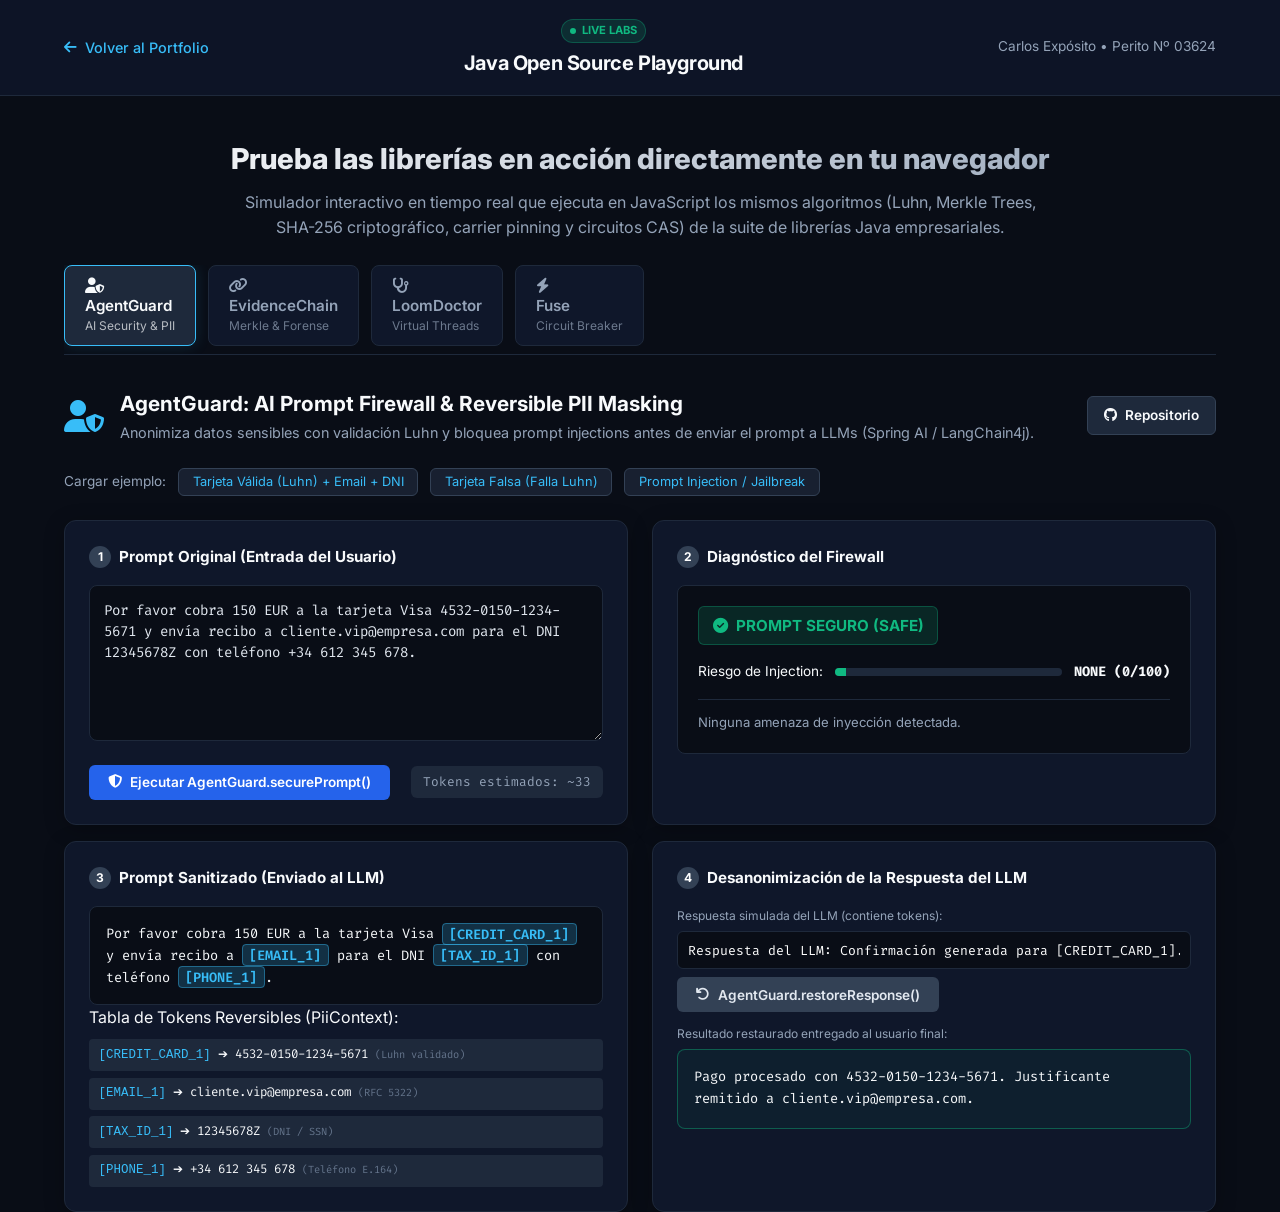
==== playground/index.html @ 059bc464 "feat(playground): add interactive Java Open Source Labs simulator for AgentGuard, EvidenceChain, Loo" ====
<!DOCTYPE html>
<html lang="es">
<head>
  <meta charset="UTF-8">
  <meta name="viewport" content="width=device-width, initial-scale=1.0">
  <title>Java Open Source Labs — Interactive Playground | Carlos Expósito</title>
  <meta name="description" content="Laboratorio y simulador interactivo en el navegador de las librerías Java Open Source de Carlos Expósito: AgentGuard, EvidenceChain, LoomDoctor y Fuse.">
  <link rel="icon" href="data:image/svg+xml,<svg xmlns='http://www.w3.org/2000/svg' viewBox='0 0 100 100'><text y='.9em' font-size='90'>🧪</text></svg>">
  <link rel="preconnect" href="https://fonts.googleapis.com">
  <link rel="preconnect" href="https://fonts.gstatic.com" crossorigin>
  <link href="https://fonts.googleapis.com/css2?family=Fira+Code:wght@400;500;600&family=Inter:wght@300;400;500;600;700;800&display=swap" rel="stylesheet">
  <link href="https://cdnjs.cloudflare.com/ajax/libs/font-awesome/6.4.0/css/all.min.css" rel="stylesheet">
  <link rel="stylesheet" href="style.css">
</head>
<body>
  <!-- Header Bar -->
  <header class="lab-header">
    <div class="lab-container header-row">
      <a href="../index.html" class="back-link">
        <i class="fas fa-arrow-left"></i> Volver al Portfolio
      </a>
      <div class="header-brand">
        <span class="badge-live"><span class="pulse-dot"></span> LIVE LABS</span>
        <h1>Java Open Source Playground</h1>
      </div>
      <div class="header-author">
        <span>Carlos Expósito &bull; Perito Nº 03624</span>
      </div>
    </div>
  </header>

  <main class="lab-container">
    <!-- Intro Banner -->
    <div class="lab-intro">
      <h2>Prueba las librerías en acción directamente en tu navegador</h2>
      <p>Simulador interactivo en tiempo real que ejecuta en JavaScript los mismos algoritmos (Luhn, Merkle Trees, SHA-256 criptográfico, carrier pinning y circuitos CAS) de la suite de librerías Java empresariales.</p>
    </div>

    <!-- Navigation Tabs -->
    <div class="lab-tabs">
      <button class="lab-tab-btn active" data-target="tab-agentguard">
        <i class="fas fa-user-shield"></i> AgentGuard <span class="tab-subtitle">AI Security &amp; PII</span>
      </button>
      <button class="lab-tab-btn" data-target="tab-evidencechain">
        <i class="fas fa-link"></i> EvidenceChain <span class="tab-subtitle">Merkle &amp; Forense</span>
      </button>
      <button class="lab-tab-btn" data-target="tab-loomdoctor">
        <i class="fas fa-stethoscope"></i> LoomDoctor <span class="tab-subtitle">Virtual Threads</span>
      </button>
      <button class="lab-tab-btn" data-target="tab-fuse">
        <i class="fas fa-bolt"></i> Fuse <span class="tab-subtitle">Circuit Breaker</span>
      </button>
    </div>

    <!-- ==================== TAB 1: AGENTGUARD ==================== -->
    <section id="tab-agentguard" class="lab-pane active">
      <div class="pane-header">
        <div class="pane-title">
          <i class="fas fa-user-shield text-blue"></i>
          <div>
            <h3>AgentGuard: AI Prompt Firewall &amp; Reversible PII Masking</h3>
            <p>Anonimiza datos sensibles con validación Luhn y bloquea prompt injections antes de enviar el prompt a LLMs (Spring AI / LangChain4j).</p>
          </div>
        </div>
        <a href="https://github.com/FrodyGr/AgentGuard" target="_blank" class="btn-repo"><i class="fab fa-github"></i> Repositorio</a>
      </div>

      <!-- Quick Presets -->
      <div class="presets-bar">
        <span>Cargar ejemplo:</span>
        <button class="btn-preset" id="ag-preset-valid">Tarjeta Válida (Luhn) + Email + DNI</button>
        <button class="btn-preset" id="ag-preset-invalid">Tarjeta Falsa (Falla Luhn)</button>
        <button class="btn-preset" id="ag-preset-attack">Prompt Injection / Jailbreak</button>
      </div>

      <div class="grid-2col">
        <!-- Input Panel -->
        <div class="card-panel">
          <div class="panel-heading">
            <span class="step-badge">1</span> Prompt Original (Entrada del Usuario)
          </div>
          <textarea id="ag-input" class="code-editor" rows="6" placeholder="Escribe un prompt con datos sensibles o ataques...">Por favor cobra 150 EUR a la tarjeta Visa 4532-0150-1234-5671 y envía recibo a cliente.vip@empresa.com para el DNI 12345678Z con teléfono +34 612 345 678.</textarea>
          <div class="panel-actions">
            <button id="ag-btn-process" class="btn-action primary">
              <i class="fas fa-shield-alt"></i> Ejecutar AgentGuard.securePrompt()
            </button>
            <span id="ag-token-count" class="badge-metric">Tokens estimados: ~38</span>
          </div>
        </div>

        <!-- Security Status Panel -->
        <div class="card-panel">
          <div class="panel-heading">
            <span class="step-badge">2</span> Diagnóstico del Firewall
          </div>
          <div class="security-status-box" id="ag-security-box">
            <div class="status-indicator safe" id="ag-status-badge">
              <i class="fas fa-check-circle"></i> PROMPT SEGURO (SAFE)
            </div>
            <div class="risk-meter-wrap">
              <span class="risk-label">Riesgo de Injection:</span>
              <div class="risk-bar"><div class="risk-bar-fill green" id="ag-risk-fill" style="width: 5%"></div></div>
              <span id="ag-risk-text" class="risk-val">NONE (0/100)</span>
            </div>
            <div id="ag-detected-threats" class="threats-list empty">
              <span>Ninguna amenaza de inyección detectada.</span>
            </div>
          </div>
        </div>
      </div>

      <div class="grid-2col mt-4">
        <!-- Masked Output -->
        <div class="card-panel">
          <div class="panel-heading">
            <span class="step-badge">3</span> Prompt Sanitizado (Enviado al LLM)
          </div>
          <div class="result-code-box" id="ag-masked-output">
            Por favor cobra 150 EUR a la tarjeta Visa <span class="tag-token">[CREDIT_CARD_1]</span> y envía recibo a <span class="tag-token">[EMAIL_1]</span> para el DNI <span class="tag-token">[TAX_ID_1]</span> con teléfono <span class="tag-token">[PHONE_1]</span>.
          </div>
          <div class="token-mappings-wrap">
            <span class="text-muted-xs">Tabla de Tokens Reversibles (PiiContext):</span>
            <div id="ag-mappings-table" class="mappings-pills">
              <span class="map-pill"><code>[CREDIT_CARD_1]</code> ➔ 4532-0150-1234-5671 (Luhn OK)</span>
              <span class="map-pill"><code>[EMAIL_1]</code> ➔ cliente.vip@empresa.com</span>
              <span class="map-pill"><code>[TAX_ID_1]</code> ➔ 12345678Z</span>
              <span class="map-pill"><code>[PHONE_1]</code> ➔ +34 612 345 678</span>
            </div>
          </div>
        </div>

        <!-- LLM Echo & Restoration -->
        <div class="card-panel">
          <div class="panel-heading">
            <span class="step-badge">4</span> Desanonimización de la Respuesta del LLM
          </div>
          <label class="label-xs">Respuesta simulada del LLM (contiene tokens):</label>
          <input type="text" id="ag-llm-mock" class="input-text-sm" value="Pago procesado con [CREDIT_CARD_1]. Justificante remitido a [EMAIL_1].">
          <button id="ag-btn-unmask" class="btn-action secondary mt-2">
            <i class="fas fa-undo"></i> AgentGuard.restoreResponse()
          </button>
          <label class="label-xs mt-3">Resultado restaurado entregado al usuario final:</label>
          <div class="result-code-box green" id="ag-restored-output">
            Pago procesado con 4532-0150-1234-5671. Justificante remitido a cliente.vip@empresa.com.
          </div>
        </div>
      </div>
    </section>

    <!-- ==================== TAB 2: EVIDENCECHAIN ==================== -->
    <section id="tab-evidencechain" class="lab-pane">
      <div class="pane-header">
        <div class="pane-title">
          <i class="fas fa-link text-emerald"></i>
          <div>
            <h3>EvidenceChain: Cryptographic Audit Trail &amp; Merkle Forensics</h3>
            <p>Libro mayor inmutable con árboles de Merkle y SHA-256. Diseñado bajo metodología pericial judicial (Colegiado Nº 03624) para garantizar la no manipulación de evidencias.</p>
          </div>
        </div>
        <a href="https://github.com/FrodyGr/EvidenceChain" target="_blank" class="btn-repo"><i class="fab fa-github"></i> Repositorio</a>
      </div>

      <!-- Ledger Events Input -->
      <div class="card-panel">
        <div class="panel-heading-between">
          <div><span class="step-badge">1</span> Cadena de Evidencias Digitales Registradas</div>
          <div class="actions-right">
            <button id="ec-btn-add" class="btn-sm"><i class="fas fa-plus"></i> Añadir Evidencia</button>
            <button id="ec-btn-tamper" class="btn-sm danger"><i class="fas fa-skull-crossbones"></i> Simular Alteración Fraudulenta</button>
            <button id="ec-btn-reset" class="btn-sm secondary"><i class="fas fa-redo"></i> Restaurar</button>
            <button id="ec-btn-export" class="btn-sm primary"><i class="fas fa-file-signature"></i> Exportar Dictamen Pericial</button>
          </div>
        </div>

        <div class="events-list" id="ec-events-container">
          <!-- Populated by JS -->
        </div>
      </div>

      <!-- Merkle Tree Visualizer -->
      <div class="card-panel mt-4">
        <div class="panel-heading-between">
          <div><span class="step-badge">2</span> Árbol Criptográfico de Merkle (SHA-256)</div>
          <div id="ec-integrity-badge" class="badge-integrity valid">
            <i class="fas fa-shield-check"></i> CADENA ÍNTEGRA Y VÁLIDA
          </div>
        </div>

        <div class="merkle-root-bar">
          <span class="root-label">MERKLE ROOT HASH:</span>
          <code id="ec-root-hash" class="root-hash-code">Calculando hash criptográfico SHA-256...</code>
        </div>

        <div class="merkle-visual-tree" id="ec-merkle-tree">
          <!-- Interactive Tree Rendered Here -->
        </div>
      </div>

      <!-- Forensic Certificate Modal / Output -->
      <div id="ec-certificate-modal" class="modal-backdrop hidden">
        <div class="modal-card">
          <div class="modal-header">
            <h4><i class="fas fa-stamp text-emerald"></i> Dictamen Pericial Judicial de Integridad</h4>
            <button class="btn-close-modal" id="ec-close-modal">&times;</button>
          </div>
          <div class="modal-body" id="ec-certificate-content">
            <!-- Populated dynamically -->
          </div>
          <div class="modal-footer">
            <button class="btn-action primary" id="ec-btn-copy-cert"><i class="fas fa-copy"></i> Copiar Dictamen</button>
          </div>
        </div>
      </div>
    </section>

    <!-- ==================== TAB 3: LOOMDOCTOR ==================== -->
    <section id="tab-loomdoctor" class="lab-pane">
      <div class="pane-header">
        <div class="pane-title">
          <i class="fas fa-stethoscope text-purple"></i>
          <div>
            <h3>LoomDoctor: Virtual Thread Pinning &amp; Pool Starvation Telemetry</h3>
            <p>Diagnóstico en vivo del comportamiento de hilos virtuales (Java 21+) sobre carrier threads y saturación de JDBC pools.</p>
          </div>
        </div>
        <a href="https://github.com/FrodyGr/LoomDoctor" target="_blank" class="btn-repo"><i class="fab fa-github"></i> Repositorio</a>
      </div>

      <div class="grid-3col">
        <!-- Simulation Controls -->
        <div class="card-panel">
          <div class="panel-heading">
            <span class="step-badge">1</span> Parámetros de Carga
          </div>
          
          <div class="control-group">
            <label>Hilos Virtuales Concurrentes: <span id="ld-val-vthreads" class="text-highlight">1,000</span></label>
            <input type="range" id="ld-slider-vthreads" min="100" max="10000" step="100" value="1000" class="slider">
          </div>

          <div class="control-group">
            <label>Carrier Threads OS (CPUs): <span id="ld-val-carriers" class="text-highlight">8</span></label>
            <input type="range" id="ld-slider-carriers" min="2" max="32" step="2" value="8" class="slider">
          </div>

          <div class="control-group">
            <label>Capacidad Pool JDBC (HikariCP): <span id="ld-val-pool" class="text-highlight">10</span> conexiones</label>
            <input type="range" id="ld-slider-pool" min="5" max="100" step="5" value="10" class="slider">
          </div>

          <div class="control-group">
            <label>Mecanismo de Bloqueo:</label>
            <div class="radio-toggle">
              <label class="radio-label">
                <input type="radio" name="lockType" value="synchronized" checked>
                <span class="danger-pill"><code>synchronized</code> (Pinning!)</span>
              </label>
              <label class="radio-label">
                <input type="radio" name="lockType" value="reentrantlock">
                <span class="safe-pill"><code>ReentrantLock</code> (Clean Yield)</span>
              </label>
            </div>
          </div>

          <button id="ld-btn-diagnose" class="btn-action primary w-100 mt-2">
            <i class="fas fa-stethoscope"></i> LoomDoctor.diagnose()
          </button>
        </div>

        <!-- Diagnostics Telemetry -->
        <div class="card-panel col-span-2">
          <div class="panel-heading-between">
            <div><span class="step-badge">2</span> Telemetría de Runtime (/actuator/loom-doctor)</div>
            <span id="ld-health-badge" class="badge-integrity degraded">STATUS: DEGRADED</span>
          </div>

          <!-- Gauges Grid -->
          <div class="gauges-grid">
            <div class="gauge-card">
              <span class="gauge-title">Carrier Thread Saturation</span>
              <div class="gauge-meter"><div id="ld-carrier-fill" class="gauge-meter-fill red" style="width: 100%"></div></div>
              <span id="ld-carrier-text" class="gauge-number text-red">8 / 8 Pinned (100%)</span>
            </div>

            <div class="gauge-card">
              <span class="gauge-title">Connection Pool Wait Ratio</span>
              <div class="gauge-meter"><div id="ld-starvation-fill" class="gauge-meter-fill yellow" style="width: 90%"></div></div>
              <span id="ld-starvation-text" class="gauge-number text-yellow">Ratio 99.0x (990 en cola)</span>
            </div>
          </div>

          <!-- Recommendations Box -->
          <div class="recommendations-box mt-3">
            <div class="rec-header"><i class="fas fa-lightbulb text-amber"></i> Recomendaciones de Reingeniería Generadas:</div>
            <ul id="ld-recommendations-list" class="rec-list">
              <li>Carrier Thread Pinning Detectado: 8 hilos portadores bloqueados dentro de monitores <code>synchronized</code>. Sustituye por <code>java.util.concurrent.locks.ReentrantLock</code>.</li>
              <li>Downstream Starvation: 990 hilos virtuales esperando por 10 conexiones JDBC. Implementa backpressure con <code>Semaphore</code> o amplía el pool.</li>
            </ul>
          </div>
        </div>
      </div>
    </section>

    <!-- ==================== TAB 4: FUSE ==================== -->
    <section id="tab-fuse" class="lab-pane">
      <div class="pane-header">
        <div class="pane-title">
          <i class="fas fa-bolt text-amber"></i>
          <div>
            <h3>Fuse: Ultra-lightweight Lock-Free Circuit Breaker</h3>
            <p>Circuit breaker en menos de 20 KB sin dependencias externas, con operaciones atómicas CAS (<code>AtomicReference</code>) para microservicios de ultra baja latencia.</p>
          </div>
        </div>
        <a href="https://github.com/FrodyGr/Fuse" target="_blank" class="btn-repo"><i class="fab fa-github"></i> Repositorio</a>
      </div>

      <div class="grid-2col">
        <div class="card-panel">
          <div class="panel-heading"><span class="step-badge">1</span> Simulador de Tráfico de Microservicios</div>
          
          <div class="control-group">
            <label>Umbral de Fallos para Apertura: <span id="fuse-val-threshold">50%</span></label>
            <input type="range" id="fuse-slider-threshold" min="10" max="90" step="5" value="50" class="slider">
          </div>

          <div class="traffic-buttons-row">
            <button id="fuse-btn-success" class="btn-traffic success"><i class="fas fa-check"></i> Enviar Petición OK (200)</button>
            <button id="fuse-btn-fail" class="btn-traffic fail"><i class="fas fa-times"></i> Enviar Petición Error (500)</button>
            <button id="fuse-btn-batch-fail" class="btn-traffic danger"><i class="fas fa-bomb"></i> Ráfaga de 10 Errores</button>
            <button id="fuse-btn-reset" class="btn-traffic secondary"><i class="fas fa-undo"></i> Reset Circuit</button>
          </div>

          <div class="metrics-row mt-3">
            <div class="mini-stat">
              <span class="mini-title">Total Peticiones</span>
              <span class="mini-val" id="fuse-stat-total">0</span>
            </div>
            <div class="mini-stat">
              <span class="mini-title">Peticiones Exitosas</span>
              <span class="mini-val text-green" id="fuse-stat-success">0</span>
            </div>
            <div class="mini-stat">
              <span class="mini-title">Peticiones Fallidas</span>
              <span class="mini-val text-red" id="fuse-stat-failed">0</span>
            </div>
            <div class="mini-stat">
              <span class="mini-title">Tasa de Error Actual</span>
              <span class="mini-val" id="fuse-stat-rate">0%</span>
            </div>
          </div>
        </div>

        <div class="card-panel">
          <div class="panel-heading"><span class="step-badge">2</span> Estado CAS Atómico del Circuito</div>
          
          <div class="circuit-state-display closed" id="fuse-state-card">
            <div class="state-icon-wrap" id="fuse-state-icon">
              <i class="fas fa-shield-alt"></i>
            </div>
            <div class="state-info">
              <span class="state-subtitle">Estado del Fuse Circuit:</span>
              <h2 id="fuse-state-text">CLOSED</h2>
              <p id="fuse-state-desc">El tráfico fluye con normalidad. Los microservicios downstream responden adecuadamente.</p>
            </div>
          </div>

          <div class="circuit-log-box mt-3">
            <div class="log-title"><i class="fas fa-terminal"></i> Log de Transiciones CAS:</div>
            <div id="fuse-event-log" class="log-entries">
              <div class="log-entry">[0.000s] Circuit initialized in state CLOSED (CAS lock-free)</div>
            </div>
          </div>
        </div>
      </div>
    </section>

  </main>

  <script src="script.js"></script>
</body>
</html>
---- playground/style.css ----
:root {
  --bg-dark: #090d16;
  --card-bg: #0f172a;
  --card-border: #1e293b;
  --text-primary: #f8fafc;
  --text-muted: #94a3b8;
  --accent-blue: #38bdf8;
  --accent-green: #10b981;
  --accent-purple: #a855f7;
  --accent-amber: #f59e0b;
  --accent-red: #f43f5e;
  --font-sans: 'Inter', -apple-system, BlinkMacSystemFont, sans-serif;
  --font-mono: 'Fira Code', monospace;
}

* {
  box-sizing: border-box;
  margin: 0;
  padding: 0;
}

body {
  background-color: var(--bg-dark);
  color: var(--text-primary);
  font-family: var(--font-sans);
  line-height: 1.6;
  min-height: 100vh;
}

/* Container */
.lab-container {
  max-width: 1200px;
  margin: 0 auto;
  padding: 0 1.5rem;
}

/* Header */
.lab-header {
  background: rgba(15, 23, 42, 0.85);
  backdrop-filter: blur(12px);
  border-bottom: 1px solid var(--card-border);
  padding: 1rem 0;
  position: sticky;
  top: 0;
  z-index: 100;
}

.header-row {
  display: flex;
  align-items: center;
  justify-content: space-between;
  flex-wrap: wrap;
  gap: 1rem;
}

.back-link {
  color: var(--accent-blue);
  text-decoration: none;
  font-size: 0.9rem;
  font-weight: 500;
  display: flex;
  align-items: center;
  gap: 0.5rem;
  transition: transform 0.2s;
}

.back-link:hover {
  transform: translateX(-3px);
}

.header-brand {
  text-align: center;
}

.header-brand h1 {
  font-size: 1.25rem;
  font-weight: 700;
  letter-spacing: -0.02em;
}

.badge-live {
  display: inline-flex;
  align-items: center;
  gap: 0.4rem;
  font-size: 0.7rem;
  font-weight: 700;
  background: rgba(16, 185, 129, 0.15);
  color: var(--accent-green);
  border: 1px solid rgba(16, 185, 129, 0.3);
  padding: 0.15rem 0.5rem;
  border-radius: 9999px;
  margin-bottom: 0.2rem;
}

.pulse-dot {
  width: 6px;
  height: 6px;
  background-color: var(--accent-green);
  border-radius: 50%;
  animation: pulse 1.5s infinite;
}

@keyframes pulse {
  0% { transform: scale(0.95); box-shadow: 0 0 0 0 rgba(16, 185, 129, 0.7); }
  70% { transform: scale(1); box-shadow: 0 0 0 6px rgba(16, 185, 129, 0); }
  100% { transform: scale(0.95); box-shadow: 0 0 0 0 rgba(16, 185, 129, 0); }
}

.header-author {
  font-size: 0.85rem;
  color: var(--text-muted);
}

/* Intro Banner */
.lab-intro {
  margin: 2.5rem 0 1.5rem;
  text-align: center;
}

.lab-intro h2 {
  font-size: 1.8rem;
  font-weight: 800;
  margin-bottom: 0.5rem;
  background: linear-gradient(135deg, #fff, #94a3b8);
  -webkit-background-clip: text;
  -webkit-text-fill-color: transparent;
}

.lab-intro p {
  color: var(--text-muted);
  max-width: 800px;
  margin: 0 auto;
  font-size: 1rem;
}

/* Tabs */
.lab-tabs {
  display: flex;
  gap: 0.75rem;
  overflow-x: auto;
  padding-bottom: 0.5rem;
  margin-bottom: 2rem;
  border-bottom: 1px solid var(--card-border);
}

.lab-tab-btn {
  background: var(--card-bg);
  border: 1px solid var(--card-border);
  color: var(--text-muted);
  padding: 0.75rem 1.25rem;
  border-radius: 8px;
  cursor: pointer;
  font-family: inherit;
  font-size: 0.95rem;
  font-weight: 600;
  display: flex;
  flex-direction: column;
  align-items: flex-start;
  gap: 0.2rem;
  transition: all 0.2s;
  white-space: nowrap;
}

.lab-tab-btn .tab-subtitle {
  font-size: 0.75rem;
  font-weight: 400;
  opacity: 0.7;
}

.lab-tab-btn:hover {
  border-color: #334155;
  color: var(--text-primary);
}

.lab-tab-btn.active {
  background: #1e293b;
  border-color: var(--accent-blue);
  color: var(--text-primary);
  box-shadow: 0 0 15px rgba(56, 189, 248, 0.15);
}

/* Panes */
.lab-pane {
  display: none;
  animation: fadeIn 0.3s ease;
}

.lab-pane.active {
  display: block;
}

@keyframes fadeIn {
  from { opacity: 0; transform: translateY(8px); }
  to { opacity: 1; transform: translateY(0); }
}

.pane-header {
  display: flex;
  justify-content: space-between;
  align-items: center;
  flex-wrap: wrap;
  gap: 1rem;
  margin-bottom: 1.5rem;
}

.pane-title {
  display: flex;
  align-items: center;
  gap: 1rem;
}

.pane-title i {
  font-size: 2rem;
}

.pane-title h3 {
  font-size: 1.3rem;
  font-weight: 700;
}

.pane-title p {
  color: var(--text-muted);
  font-size: 0.9rem;
}

.btn-repo {
  color: var(--text-primary);
  background: #1e293b;
  border: 1px solid #334155;
  padding: 0.5rem 1rem;
  border-radius: 6px;
  text-decoration: none;
  font-size: 0.85rem;
  font-weight: 600;
  display: inline-flex;
  align-items: center;
  gap: 0.5rem;
  transition: all 0.2s;
}

.btn-repo:hover {
  background: #334155;
}

/* Presets Bar */
.presets-bar {
  display: flex;
  align-items: center;
  gap: 0.75rem;
  flex-wrap: wrap;
  margin-bottom: 1.5rem;
  font-size: 0.85rem;
  color: var(--text-muted);
}

.btn-preset {
  background: rgba(30, 41, 59, 0.7);
  border: 1px solid #334155;
  color: var(--accent-blue);
  padding: 0.35rem 0.85rem;
  border-radius: 6px;
  font-family: inherit;
  font-size: 0.8rem;
  cursor: pointer;
  transition: all 0.2s;
}

.btn-preset:hover {
  background: #1e293b;
  border-color: var(--accent-blue);
}

/* Card Panels & Grids */
.grid-2col {
  display: grid;
  grid-template-columns: repeat(auto-fit, minmax(360px, 1fr));
  gap: 1.5rem;
}

.grid-3col {
  display: grid;
  grid-template-columns: 1fr 2fr;
  gap: 1.5rem;
}

@media (max-width: 900px) {
  .grid-3col { grid-template-columns: 1fr; }
}

.col-span-2 {
  grid-column: span 1;
}

.card-panel {
  background: var(--card-bg);
  border: 1px solid var(--card-border);
  border-radius: 12px;
  padding: 1.5rem;
  box-shadow: 0 4px 20px rgba(0, 0, 0, 0.25);
}

.panel-heading {
  font-size: 0.95rem;
  font-weight: 700;
  margin-bottom: 1rem;
  display: flex;
  align-items: center;
  gap: 0.5rem;
}

.panel-heading-between {
  font-size: 0.95rem;
  font-weight: 700;
  margin-bottom: 1rem;
  display: flex;
  justify-content: space-between;
  align-items: center;
  flex-wrap: wrap;
  gap: 0.75rem;
}

.step-badge {
  background: #334155;
  color: #fff;
  width: 22px;
  height: 22px;
  border-radius: 50%;
  display: inline-flex;
  align-items: center;
  justify-content: center;
  font-size: 0.75rem;
  font-weight: 700;
}

/* Code Editor / Textarea */
.code-editor {
  width: 100%;
  background: #090d16;
  border: 1px solid #1e293b;
  border-radius: 8px;
  color: #e2e8f0;
  font-family: var(--font-mono);
  font-size: 0.88rem;
  padding: 0.85rem;
  resize: vertical;
  line-height: 1.5;
}

.code-editor:focus {
  outline: none;
  border-color: var(--accent-blue);
  box-shadow: 0 0 10px rgba(56, 189, 248, 0.2);
}

.panel-actions {
  display: flex;
  justify-content: space-between;
  align-items: center;
  margin-top: 1rem;
  flex-wrap: wrap;
  gap: 0.75rem;
}

.btn-action {
  font-family: inherit;
  font-size: 0.85rem;
  font-weight: 600;
  padding: 0.6rem 1.2rem;
  border-radius: 6px;
  cursor: pointer;
  border: none;
  display: inline-flex;
  align-items: center;
  gap: 0.5rem;
  transition: all 0.2s;
}

.btn-action.primary {
  background: #2563eb;
  color: #fff;
}

.btn-action.primary:hover {
  background: #1d4ed8;
}

.btn-action.secondary {
  background: #334155;
  color: #e2e8f0;
}

.btn-action.secondary:hover {
  background: #475569;
}

.badge-metric {
  font-size: 0.8rem;
  color: var(--text-muted);
  background: #1e293b;
  padding: 0.35rem 0.75rem;
  border-radius: 6px;
  font-family: var(--font-mono);
}

/* Security Status Box */
.security-status-box {
  background: #090d16;
  border: 1px solid #1e293b;
  border-radius: 8px;
  padding: 1.25rem;
}

.status-indicator {
  display: inline-flex;
  align-items: center;
  gap: 0.5rem;
  font-size: 0.95rem;
  font-weight: 700;
  padding: 0.4rem 0.85rem;
  border-radius: 6px;
  margin-bottom: 1rem;
}

.status-indicator.safe {
  background: rgba(16, 185, 129, 0.15);
  color: var(--accent-green);
  border: 1px solid rgba(16, 185, 129, 0.3);
}

.status-indicator.blocked {
  background: rgba(244, 63, 94, 0.15);
  color: var(--accent-red);
  border: 1px solid rgba(244, 63, 94, 0.4);
}

.risk-meter-wrap {
  display: flex;
  align-items: center;
  gap: 0.75rem;
  margin-bottom: 1rem;
  font-size: 0.85rem;
}

.risk-bar {
  flex: 1;
  height: 8px;
  background: #1e293b;
  border-radius: 4px;
  overflow: hidden;
}

.risk-bar-fill {
  height: 100%;
  transition: width 0.3s;
}

.risk-bar-fill.green { background: var(--accent-green); }
.risk-bar-fill.red { background: var(--accent-red); }

.risk-val {
  font-family: var(--font-mono);
  font-weight: 700;
}

.threats-list {
  font-size: 0.82rem;
  border-top: 1px solid #1e293b;
  padding-top: 0.75rem;
  color: var(--text-muted);
}

.threats-list.blocked {
  color: var(--accent-red);
  font-weight: 600;
}

/* Result Code Box */
.result-code-box {
  background: #090d16;
  border: 1px solid #1e293b;
  border-radius: 8px;
  padding: 1rem;
  font-family: var(--font-mono);
  font-size: 0.85rem;
  line-height: 1.6;
  min-height: 80px;
}

.result-code-box.green {
  border-color: rgba(16, 185, 129, 0.4);
  background: rgba(16, 185, 129, 0.05);
}

.tag-token {
  background: rgba(56, 189, 248, 0.2);
  color: var(--accent-blue);
  padding: 0.1rem 0.4rem;
  border-radius: 4px;
  font-weight: 600;
  border: 1px solid rgba(56, 189, 248, 0.4);
}

.mappings-pills {
  display: flex;
  flex-direction: column;
  gap: 0.4rem;
  margin-top: 0.5rem;
}

.map-pill {
  font-size: 0.78rem;
  background: #1e293b;
  padding: 0.35rem 0.6rem;
  border-radius: 4px;
  font-family: var(--font-mono);
}

.map-pill code {
  color: var(--accent-blue);
}

.label-xs {
  font-size: 0.75rem;
  color: var(--text-muted);
  display: block;
  margin-bottom: 0.35rem;
}

.input-text-sm {
  width: 100%;
  background: #090d16;
  border: 1px solid #1e293b;
  border-radius: 6px;
  color: #fff;
  font-family: var(--font-mono);
  font-size: 0.82rem;
  padding: 0.6rem;
}

.input-text-sm:focus {
  outline: none;
  border-color: var(--accent-blue);
}

/* EvidenceChain Events */
.events-list {
  display: flex;
  flex-direction: column;
  gap: 0.75rem;
}

.event-card {
  background: #090d16;
  border: 1px solid #1e293b;
  border-radius: 8px;
  padding: 0.85rem 1rem;
  display: flex;
  justify-content: space-between;
  align-items: center;
  gap: 1rem;
  transition: all 0.2s;
}

.event-card.corrupted {
  border-color: var(--accent-red);
  background: rgba(244, 63, 94, 0.08);
}

.event-info {
  display: flex;
  flex-direction: column;
  gap: 0.2rem;
}

.event-num {
  font-size: 0.75rem;
  color: var(--accent-blue);
  font-weight: 700;
  font-family: var(--font-mono);
}

.event-payload {
  font-size: 0.9rem;
  font-weight: 600;
}

.event-hash {
  font-size: 0.75rem;
  color: var(--text-muted);
  font-family: var(--font-mono);
}

.event-card.corrupted .event-hash {
  color: var(--accent-red);
}

.badge-integrity {
  padding: 0.35rem 0.85rem;
  border-radius: 6px;
  font-size: 0.8rem;
  font-weight: 700;
  display: inline-flex;
  align-items: center;
  gap: 0.4rem;
}

.badge-integrity.valid {
  background: rgba(16, 185, 129, 0.15);
  color: var(--accent-green);
  border: 1px solid rgba(16, 185, 129, 0.4);
}

.badge-integrity.corrupted {
  background: rgba(244, 63, 94, 0.15);
  color: var(--accent-red);
  border: 1px solid rgba(244, 63, 94, 0.5);
}

.merkle-root-bar {
  background: #090d16;
  border: 1px solid #1e293b;
  border-radius: 8px;
  padding: 0.85rem 1.25rem;
  display: flex;
  align-items: center;
  gap: 0.75rem;
  margin-bottom: 1.5rem;
  flex-wrap: wrap;
}

.root-label {
  font-size: 0.8rem;
  font-weight: 700;
  color: var(--accent-amber);
}

.root-hash-code {
  font-family: var(--font-mono);
  font-size: 0.85rem;
  color: #fff;
  word-break: break-all;
}

.merkle-visual-tree {
  display: flex;
  flex-direction: column;
  gap: 1.25rem;
  align-items: center;
  padding: 1rem 0;
  overflow-x: auto;
}

.tree-level {
  display: flex;
  gap: 1.5rem;
  justify-content: center;
}

.tree-node {
  background: #090d16;
  border: 1px solid var(--accent-blue);
  border-radius: 8px;
  padding: 0.5rem 0.85rem;
  font-family: var(--font-mono);
  font-size: 0.75rem;
  text-align: center;
  min-width: 140px;
  transition: all 0.3s;
}

.tree-node.corrupted {
  border-color: var(--accent-red);
  color: var(--accent-red);
  background: rgba(244, 63, 94, 0.1);
  box-shadow: 0 0 10px rgba(244, 63, 94, 0.3);
}

.btn-sm {
  font-family: inherit;
  font-size: 0.8rem;
  font-weight: 600;
  padding: 0.4rem 0.85rem;
  border-radius: 6px;
  cursor: pointer;
  border: 1px solid transparent;
  display: inline-flex;
  align-items: center;
  gap: 0.4rem;
  transition: all 0.2s;
}

.btn-sm.primary { background: #2563eb; color: #fff; }
.btn-sm.danger { background: rgba(244, 63, 94, 0.2); color: var(--accent-red); border-color: rgba(244, 63, 94, 0.4); }
.btn-sm.danger:hover { background: var(--accent-red); color: #fff; }
.btn-sm.secondary { background: #334155; color: #e2e8f0; }

/* LoomDoctor Controls & Gauges */
.control-group {
  margin-bottom: 1.25rem;
}

.control-group label {
  font-size: 0.85rem;
  font-weight: 600;
  display: block;
  margin-bottom: 0.4rem;
}

.slider {
  width: 100%;
  accent-color: var(--accent-blue);
}

.radio-toggle {
  display: flex;
  flex-direction: column;
  gap: 0.5rem;
  margin-top: 0.35rem;
}

.danger-pill { color: var(--accent-red); font-size: 0.8rem; font-weight: 600; }
.safe-pill { color: var(--accent-green); font-size: 0.8rem; font-weight: 600; }

.gauges-grid {
  display: grid;
  grid-template-columns: 1fr 1fr;
  gap: 1rem;
}

@media (max-width: 600px) {
  .gauges-grid { grid-template-columns: 1fr; }
}

.gauge-card {
  background: #090d16;
  border: 1px solid #1e293b;
  border-radius: 8px;
  padding: 1rem;
}

.gauge-title {
  font-size: 0.78rem;
  color: var(--text-muted);
  display: block;
  margin-bottom: 0.5rem;
}

.gauge-meter {
  height: 10px;
  background: #1e293b;
  border-radius: 5px;
  overflow: hidden;
  margin-bottom: 0.5rem;
}

.gauge-meter-fill { height: 100%; transition: width 0.3s; }
.gauge-meter-fill.red { background: var(--accent-red); }
.gauge-meter-fill.yellow { background: var(--accent-amber); }
.gauge-meter-fill.green { background: var(--accent-green); }

.gauge-number { font-family: var(--font-mono); font-size: 0.85rem; font-weight: 700; }

.recommendations-box {
  background: #090d16;
  border: 1px solid #1e293b;
  border-radius: 8px;
  padding: 1rem;
}

.rec-header { font-size: 0.85rem; font-weight: 700; margin-bottom: 0.5rem; }
.rec-list { font-size: 0.82rem; color: #cbd5e1; padding-left: 1.25rem; line-height: 1.6; }

/* Fuse Circuit State Display */
.traffic-buttons-row {
  display: grid;
  grid-template-columns: 1fr 1fr;
  gap: 0.5rem;
  margin-bottom: 1rem;
}

.btn-traffic {
  padding: 0.6rem;
  border-radius: 6px;
  font-family: inherit;
  font-size: 0.8rem;
  font-weight: 600;
  cursor: pointer;
  border: none;
  transition: all 0.2s;
}

.btn-traffic.success { background: rgba(16, 185, 129, 0.2); color: var(--accent-green); border: 1px solid rgba(16, 185, 129, 0.4); }
.btn-traffic.success:hover { background: var(--accent-green); color: #fff; }
.btn-traffic.fail { background: rgba(244, 63, 94, 0.2); color: var(--accent-red); border: 1px solid rgba(244, 63, 94, 0.4); }
.btn-traffic.fail:hover { background: var(--accent-red); color: #fff; }
.btn-traffic.danger { background: #dc2626; color: #fff; grid-column: span 2; }
.btn-traffic.secondary { background: #334155; color: #fff; grid-column: span 2; }

.metrics-row {
  display: grid;
  grid-template-columns: repeat(4, 1fr);
  gap: 0.5rem;
}

.mini-stat {
  background: #090d16;
  padding: 0.6rem;
  border-radius: 6px;
  text-align: center;
  border: 1px solid #1e293b;
}

.mini-title { font-size: 0.68rem; color: var(--text-muted); display: block; }
.mini-val { font-size: 0.9rem; font-weight: 700; font-family: var(--font-mono); }

.circuit-state-display {
  padding: 1.5rem;
  border-radius: 8px;
  display: flex;
  align-items: center;
  gap: 1.5rem;
  transition: all 0.3s;
}

.circuit-state-display.closed {
  background: rgba(16, 185, 129, 0.1);
  border: 2px solid var(--accent-green);
}

.circuit-state-display.open {
  background: rgba(244, 63, 94, 0.15);
  border: 2px solid var(--accent-red);
}

.circuit-state-display.half-open {
  background: rgba(245, 158, 11, 0.15);
  border: 2px solid var(--accent-amber);
}

.state-icon-wrap {
  font-size: 3rem;
}

.circuit-state-display.closed .state-icon-wrap { color: var(--accent-green); }
.circuit-state-display.open .state-icon-wrap { color: var(--accent-red); }
.circuit-state-display.half-open .state-icon-wrap { color: var(--accent-amber); }

.state-subtitle { font-size: 0.75rem; text-transform: uppercase; letter-spacing: 0.05em; color: var(--text-muted); }
.state-info h2 { font-size: 2rem; font-weight: 800; font-family: var(--font-mono); }
.state-info p { font-size: 0.82rem; color: var(--text-muted); margin-top: 0.2rem; }

.circuit-log-box {
  background: #090d16;
  border: 1px solid #1e293b;
  border-radius: 8px;
  padding: 0.85rem;
}

.log-title { font-size: 0.75rem; font-weight: 700; color: var(--text-muted); margin-bottom: 0.5rem; }
.log-entries { font-family: var(--font-mono); font-size: 0.75rem; max-height: 120px; overflow-y: auto; color: #94a3b8; }

/* Forensic Modal */
.modal-backdrop {
  position: fixed;
  top: 0; left: 0; width: 100%; height: 100%;
  background: rgba(0, 0, 0, 0.8);
  backdrop-filter: blur(5px);
  display: flex;
  align-items: center;
  justify-content: center;
  z-index: 999;
}

.modal-backdrop.hidden { display: none; }

.modal-card {
  background: var(--card-bg);
  border: 1px solid var(--card-border);
  border-radius: 12px;
  width: 90%;
  max-width: 700px;
  max-height: 85vh;
  display: flex;
  flex-direction: column;
  overflow: hidden;
}

.modal-header {
  padding: 1rem 1.5rem;
  border-bottom: 1px solid var(--card-border);
  display: flex;
  justify-content: space-between;
  align-items: center;
}

.modal-body {
  padding: 1.5rem;
  overflow-y: auto;
  font-family: var(--font-mono);
  font-size: 0.82rem;
  line-height: 1.7;
  white-space: pre-wrap;
  background: #090d16;
  color: #cbd5e1;
}

.modal-footer {
  padding: 1rem 1.5rem;
  border-top: 1px solid var(--card-border);
  display: flex;
  justify-content: flex-end;
}

.btn-close-modal {
  background: none;
  border: none;
  color: var(--text-muted);
  font-size: 1.5rem;
  cursor: pointer;
}

/* Helpers */
.text-blue { color: var(--accent-blue); }
.text-emerald { color: var(--accent-green); }
.text-purple { color: var(--accent-purple); }
.text-amber { color: var(--accent-amber); }
.text-red { color: var(--accent-red); }
.text-green { color: var(--accent-green); }
.text-yellow { color: var(--accent-amber); }
.text-highlight { color: var(--accent-blue); font-weight: 700; }
.mt-2 { margin-top: 0.5rem; }
.mt-3 { margin-top: 0.75rem; }
.mt-4 { margin-top: 1rem; }
.w-100 { width: 100%; }
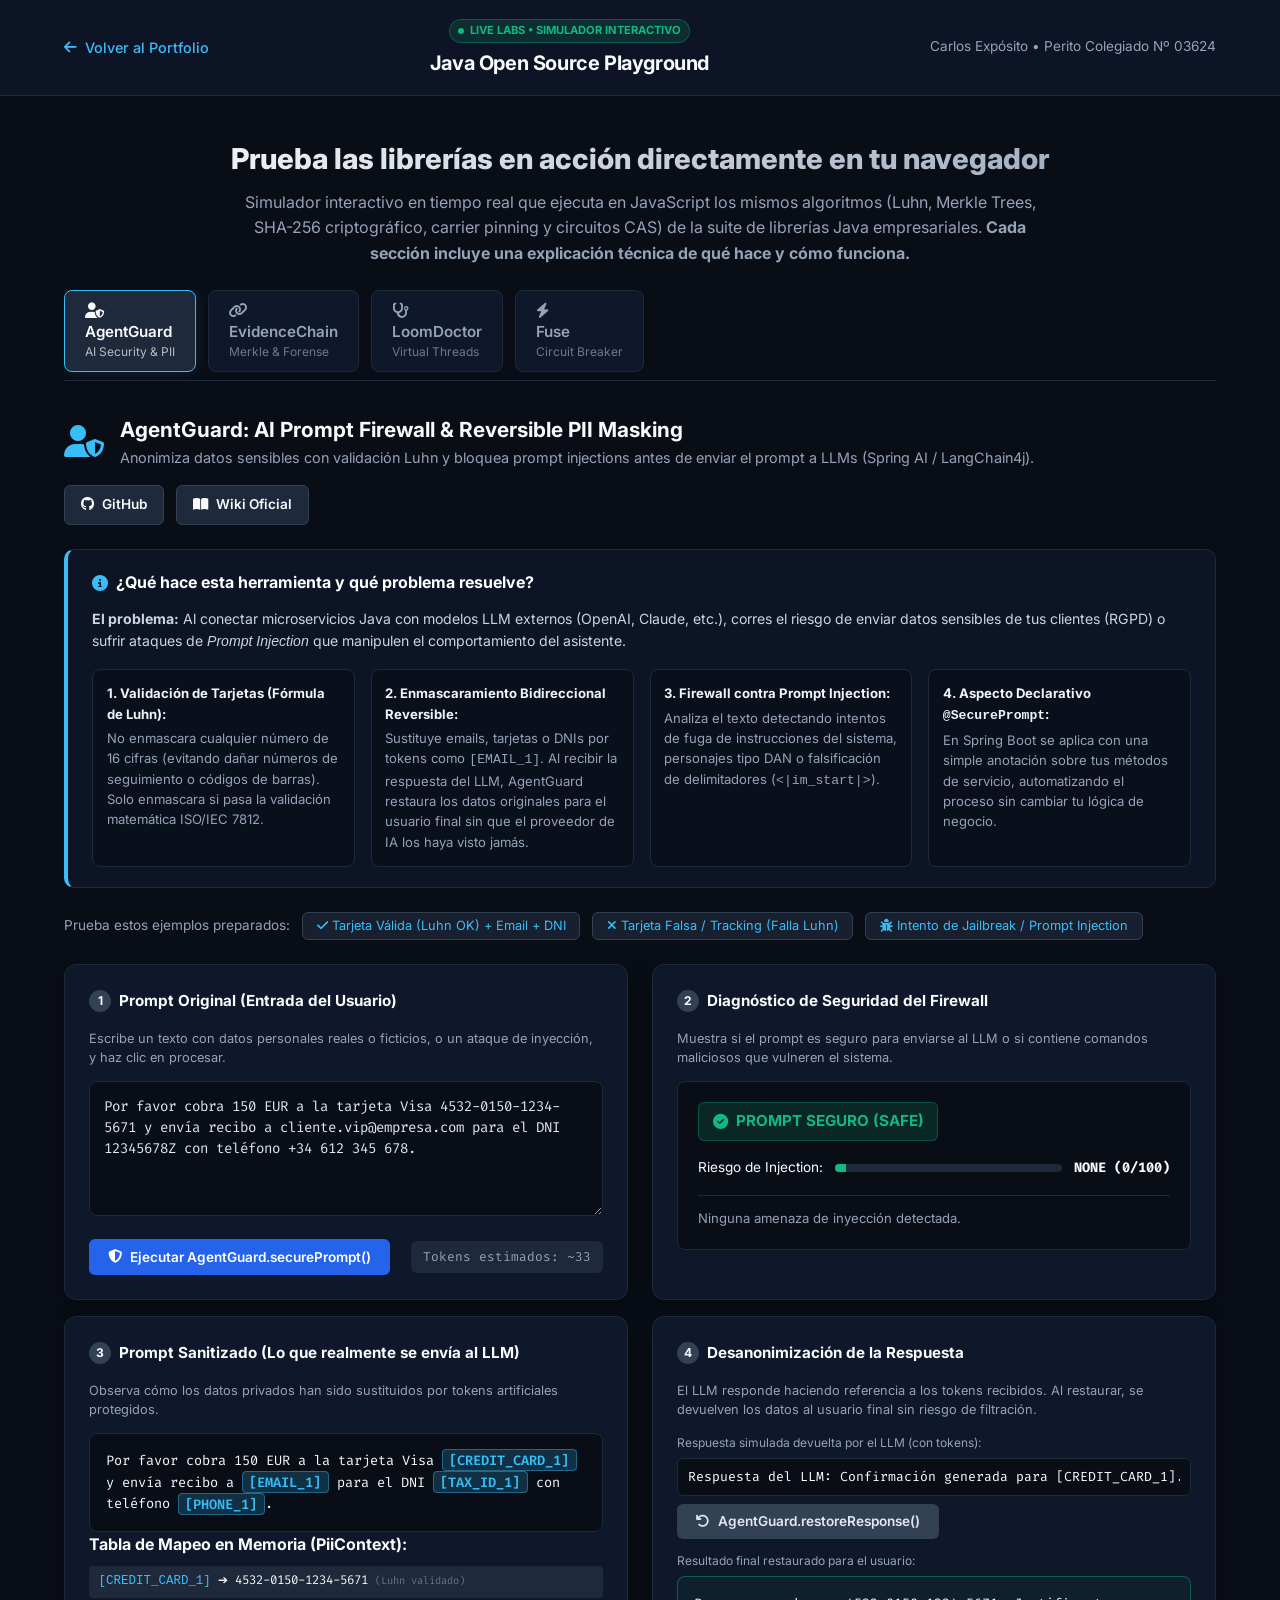
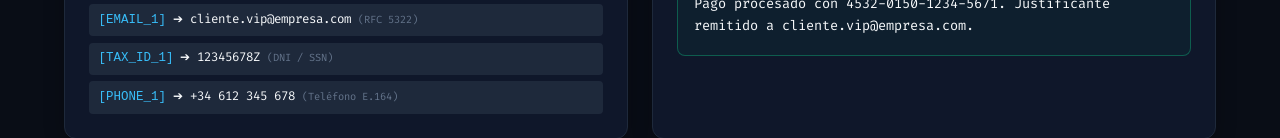
==== commit 8177cf84: "fix(portfolio): contain-fit logo aspect ratios, uniform 3-button layout, responsive navbar breakpoin" ====
--- a/playground/index.html
+++ b/playground/index.html
@@ -4,7 +4,7 @@
   <meta charset="UTF-8">
   <meta name="viewport" content="width=device-width, initial-scale=1.0">
   <title>Java Open Source Labs — Interactive Playground | Carlos Expósito</title>
-  <meta name="description" content="Laboratorio y simulador interactivo en el navegador de las librerías Java Open Source de Carlos Expósito: AgentGuard, EvidenceChain, LoomDoctor y Fuse.">
+  <meta name="description" content="Laboratorio y simulador interactivo en el navegador de las librerías Java Open Source de Carlos Expósito: AgentGuard, EvidenceChain, LoomDoctor y Fuse con explicaciones técnicas paso a paso.">
   <link rel="icon" href="data:image/svg+xml,<svg xmlns='http://www.w3.org/2000/svg' viewBox='0 0 100 100'><text y='.9em' font-size='90'>🧪</text></svg>">
   <link rel="preconnect" href="https://fonts.googleapis.com">
   <link rel="preconnect" href="https://fonts.gstatic.com" crossorigin>
@@ -20,11 +20,11 @@
         <i class="fas fa-arrow-left"></i> Volver al Portfolio
       </a>
       <div class="header-brand">
-        <span class="badge-live"><span class="pulse-dot"></span> LIVE LABS</span>
+        <span class="badge-live"><span class="pulse-dot"></span> LIVE LABS &bull; SIMULADOR INTERACTIVO</span>
         <h1>Java Open Source Playground</h1>
       </div>
       <div class="header-author">
-        <span>Carlos Expósito &bull; Perito Nº 03624</span>
+        <span>Carlos Expósito &bull; Perito Colegiado Nº 03624</span>
       </div>
     </div>
   </header>
@@ -33,7 +33,7 @@
     <!-- Intro Banner -->
     <div class="lab-intro">
       <h2>Prueba las librerías en acción directamente en tu navegador</h2>
-      <p>Simulador interactivo en tiempo real que ejecuta en JavaScript los mismos algoritmos (Luhn, Merkle Trees, SHA-256 criptográfico, carrier pinning y circuitos CAS) de la suite de librerías Java empresariales.</p>
+      <p>Simulador interactivo en tiempo real que ejecuta en JavaScript los mismos algoritmos (Luhn, Merkle Trees, SHA-256 criptográfico, carrier pinning y circuitos CAS) de la suite de librerías Java empresariales. <strong>Cada sección incluye una explicación técnica de qué hace y cómo funciona.</strong></p>
     </div>
 
     <!-- Navigation Tabs -->
@@ -62,15 +62,40 @@
             <p>Anonimiza datos sensibles con validación Luhn y bloquea prompt injections antes de enviar el prompt a LLMs (Spring AI / LangChain4j).</p>
           </div>
         </div>
-        <a href="https://github.com/FrodyGr/AgentGuard" target="_blank" class="btn-repo"><i class="fab fa-github"></i> Repositorio</a>
+        <div class="pane-actions-bar">
+          <a href="https://github.com/FrodyGr/AgentGuard" target="_blank" class="btn-repo"><i class="fab fa-github"></i> GitHub</a>
+          <a href="https://github.com/FrodyGr/AgentGuard/wiki" target="_blank" class="btn-repo"><i class="fas fa-book-open"></i> Wiki Oficial</a>
+        </div>
+      </div>
+
+      <!-- Explanatory Guide Box -->
+      <div class="guide-box">
+        <div class="guide-title"><i class="fas fa-info-circle text-blue"></i> ¿Qué hace esta herramienta y qué problema resuelve?</div>
+        <div class="guide-content">
+          <p><strong>El problema:</strong> Al conectar microservicios Java con modelos LLM externos (OpenAI, Claude, etc.), corres el riesgo de enviar datos sensibles de tus clientes (RGPD) o sufrir ataques de <em>Prompt Injection</em> que manipulen el comportamiento del asistente.</p>
+          <div class="guide-grid">
+            <div class="guide-item">
+              <strong>1. Validación de Tarjetas (Fórmula de Luhn):</strong> No enmascara cualquier número de 16 cifras (evitando dañar números de seguimiento o códigos de barras). Solo enmascara si pasa la validación matemática ISO/IEC 7812.
+            </div>
+            <div class="guide-item">
+              <strong>2. Enmascaramiento Bidireccional Reversible:</strong> Sustituye emails, tarjetas o DNIs por tokens como <code>[EMAIL_1]</code>. Al recibir la respuesta del LLM, AgentGuard restaura los datos originales para el usuario final sin que el proveedor de IA los haya visto jamás.
+            </div>
+            <div class="guide-item">
+              <strong>3. Firewall contra Prompt Injection:</strong> Analiza el texto detectando intentos de fuga de instrucciones del sistema, personajes tipo DAN o falsificación de delimitadores (<code>&lt;|im_start|&gt;</code>).
+            </div>
+            <div class="guide-item">
+              <strong>4. Aspecto Declarativo <code>@SecurePrompt</code>:</strong> En Spring Boot se aplica con una simple anotación sobre tus métodos de servicio, automatizando el proceso sin cambiar tu lógica de negocio.
+            </div>
+          </div>
+        </div>
       </div>
 
       <!-- Quick Presets -->
       <div class="presets-bar">
-        <span>Cargar ejemplo:</span>
-        <button class="btn-preset" id="ag-preset-valid">Tarjeta Válida (Luhn) + Email + DNI</button>
-        <button class="btn-preset" id="ag-preset-invalid">Tarjeta Falsa (Falla Luhn)</button>
-        <button class="btn-preset" id="ag-preset-attack">Prompt Injection / Jailbreak</button>
+        <span>Prueba estos ejemplos preparados:</span>
+        <button class="btn-preset" id="ag-preset-valid"><i class="fas fa-check"></i> Tarjeta Válida (Luhn OK) + Email + DNI</button>
+        <button class="btn-preset" id="ag-preset-invalid"><i class="fas fa-times"></i> Tarjeta Falsa / Tracking (Falla Luhn)</button>
+        <button class="btn-preset" id="ag-preset-attack"><i class="fas fa-bug"></i> Intento de Jailbreak / Prompt Injection</button>
       </div>
 
       <div class="grid-2col">
@@ -79,7 +104,8 @@
           <div class="panel-heading">
             <span class="step-badge">1</span> Prompt Original (Entrada del Usuario)
           </div>
-          <textarea id="ag-input" class="code-editor" rows="6" placeholder="Escribe un prompt con datos sensibles o ataques...">Por favor cobra 150 EUR a la tarjeta Visa 4532-0150-1234-5671 y envía recibo a cliente.vip@empresa.com para el DNI 12345678Z con teléfono +34 612 345 678.</textarea>
+          <p class="panel-desc">Escribe un texto con datos personales reales o ficticios, o un ataque de inyección, y haz clic en procesar.</p>
+          <textarea id="ag-input" class="code-editor" rows="5" placeholder="Escribe un prompt con datos sensibles o ataques...">Por favor cobra 150 EUR a la tarjeta Visa 4532-0150-1234-5671 y envía recibo a cliente.vip@empresa.com para el DNI 12345678Z con teléfono +34 612 345 678.</textarea>
           <div class="panel-actions">
             <button id="ag-btn-process" class="btn-action primary">
               <i class="fas fa-shield-alt"></i> Ejecutar AgentGuard.securePrompt()
@@ -91,8 +117,9 @@
         <!-- Security Status Panel -->
         <div class="card-panel">
           <div class="panel-heading">
-            <span class="step-badge">2</span> Diagnóstico del Firewall
-          </div>
+            <span class="step-badge">2</span> Diagnóstico de Seguridad del Firewall
+          </div>
+          <p class="panel-desc">Muestra si el prompt es seguro para enviarse al LLM o si contiene comandos maliciosos que vulneren el sistema.</p>
           <div class="security-status-box" id="ag-security-box">
             <div class="status-indicator safe" id="ag-status-badge">
               <i class="fas fa-check-circle"></i> PROMPT SEGURO (SAFE)
@@ -113,13 +140,14 @@
         <!-- Masked Output -->
         <div class="card-panel">
           <div class="panel-heading">
-            <span class="step-badge">3</span> Prompt Sanitizado (Enviado al LLM)
-          </div>
+            <span class="step-badge">3</span> Prompt Sanitizado (Lo que realmente se envía al LLM)
+          </div>
+          <p class="panel-desc">Observa cómo los datos privados han sido sustituidos por tokens artificiales protegidos.</p>
           <div class="result-code-box" id="ag-masked-output">
             Por favor cobra 150 EUR a la tarjeta Visa <span class="tag-token">[CREDIT_CARD_1]</span> y envía recibo a <span class="tag-token">[EMAIL_1]</span> para el DNI <span class="tag-token">[TAX_ID_1]</span> con teléfono <span class="tag-token">[PHONE_1]</span>.
           </div>
           <div class="token-mappings-wrap">
-            <span class="text-muted-xs">Tabla de Tokens Reversibles (PiiContext):</span>
+            <span class="text-muted-xs"><strong>Tabla de Mapeo en Memoria (PiiContext):</strong></span>
             <div id="ag-mappings-table" class="mappings-pills">
               <span class="map-pill"><code>[CREDIT_CARD_1]</code> ➔ 4532-0150-1234-5671 (Luhn OK)</span>
               <span class="map-pill"><code>[EMAIL_1]</code> ➔ cliente.vip@empresa.com</span>
@@ -132,14 +160,15 @@
         <!-- LLM Echo & Restoration -->
         <div class="card-panel">
           <div class="panel-heading">
-            <span class="step-badge">4</span> Desanonimización de la Respuesta del LLM
-          </div>
-          <label class="label-xs">Respuesta simulada del LLM (contiene tokens):</label>
+            <span class="step-badge">4</span> Desanonimización de la Respuesta
+          </div>
+          <p class="panel-desc">El LLM responde haciendo referencia a los tokens recibidos. Al restaurar, se devuelven los datos al usuario final sin riesgo de filtración.</p>
+          <label class="label-xs">Respuesta simulada devuelta por el LLM (con tokens):</label>
           <input type="text" id="ag-llm-mock" class="input-text-sm" value="Pago procesado con [CREDIT_CARD_1]. Justificante remitido a [EMAIL_1].">
           <button id="ag-btn-unmask" class="btn-action secondary mt-2">
             <i class="fas fa-undo"></i> AgentGuard.restoreResponse()
           </button>
-          <label class="label-xs mt-3">Resultado restaurado entregado al usuario final:</label>
+          <label class="label-xs mt-3">Resultado final restaurado para el usuario:</label>
           <div class="result-code-box green" id="ag-restored-output">
             Pago procesado con 4532-0150-1234-5671. Justificante remitido a cliente.vip@empresa.com.
           </div>
@@ -154,10 +183,35 @@
           <i class="fas fa-link text-emerald"></i>
           <div>
             <h3>EvidenceChain: Cryptographic Audit Trail &amp; Merkle Forensics</h3>
-            <p>Libro mayor inmutable con árboles de Merkle y SHA-256. Diseñado bajo metodología pericial judicial (Colegiado Nº 03624) para garantizar la no manipulación de evidencias.</p>
-          </div>
-        </div>
-        <a href="https://github.com/FrodyGr/EvidenceChain" target="_blank" class="btn-repo"><i class="fab fa-github"></i> Repositorio</a>
+            <p>Libro mayor inmutable con árboles de Merkle y SHA-256. Diseñado bajo metodología pericial judicial (Colegiado Nº 03624) para garantizar la no manipulación de evidencias digitales.</p>
+          </div>
+        </div>
+        <div class="pane-actions-bar">
+          <a href="https://github.com/FrodyGr/EvidenceChain" target="_blank" class="btn-repo"><i class="fab fa-github"></i> GitHub</a>
+          <a href="https://github.com/FrodyGr/EvidenceChain/wiki" target="_blank" class="btn-repo"><i class="fas fa-book-open"></i> Wiki Oficial</a>
+        </div>
+      </div>
+
+      <!-- Explanatory Guide Box -->
+      <div class="guide-box">
+        <div class="guide-title"><i class="fas fa-info-circle text-emerald"></i> ¿Qué hace esta herramienta y qué problema resuelve?</div>
+        <div class="guide-content">
+          <p><strong>El problema:</strong> En auditorías de seguridad, procesos penales o transacciones bancarias, las bases de datos tradicionales pueden ser alteradas por administradores o atacantes sin dejar rastro ("nadie vigila al vigilante").</p>
+          <div class="guide-grid">
+            <div class="guide-item">
+              <strong>1. Hashing Criptográfico SHA-256:</strong> Cada evento registrado genera un hash irreversible basado en sus datos y sellado temporal.
+            </div>
+            <div class="guide-item">
+              <strong>2. Árbol de Merkle (Merkle Tree):</strong> Los hashes se combinan en parejas hasta calcular la <em>Merkle Root</em>. Permite demostrar la autenticidad e inclusión de cualquier registro en tiempo logarítmico $O(\log N)$.
+            </div>
+            <div class="guide-item">
+              <strong>3. Detección Inmediata de Fraude:</strong> Haz clic en <em>"Simular Alteración Fraudulenta"</em>: cambiar una sola letra de un registro altera su hash individual y rompe de inmediato la raíz de Merkle, tiñendo el árbol de rojo y alertando de la falsificación.
+            </div>
+            <div class="guide-item">
+              <strong>4. Validez Legal y Dictamen Forense:</strong> Diseñado bajo la norma <strong>ISO/IEC 27037</strong> (conservación de la cadena de custodia probatoria) y listo para ser presentado como prueba válida en juicios.
+            </div>
+          </div>
+        </div>
       </div>
 
       <!-- Ledger Events Input -->
@@ -171,6 +225,7 @@
             <button id="ec-btn-export" class="btn-sm primary"><i class="fas fa-file-signature"></i> Exportar Dictamen Pericial</button>
           </div>
         </div>
+        <p class="panel-desc">Cada registro posee una huella digital SHA-256 inmutable. Si alguien altera un registro pasado en la base de datos, el árbol criptográfico detectará la ruptura al instante.</p>
 
         <div class="events-list" id="ec-events-container">
           <!-- Populated by JS -->
@@ -185,6 +240,7 @@
             <i class="fas fa-shield-check"></i> CADENA ÍNTEGRA Y VÁLIDA
           </div>
         </div>
+        <p class="panel-desc">Visualización de los nodos del árbol. La raíz superior (Merkle Root) es la firma única que resume criptográficamente todo el estado del sistema.</p>
 
         <div class="merkle-root-bar">
           <span class="root-label">MERKLE ROOT HASH:</span>
@@ -196,7 +252,7 @@
         </div>
       </div>
 
-      <!-- Forensic Certificate Modal / Output -->
+      <!-- Forensic Certificate Modal -->
       <div id="ec-certificate-modal" class="modal-backdrop hidden">
         <div class="modal-card">
           <div class="modal-header">
@@ -220,18 +276,44 @@
           <i class="fas fa-stethoscope text-purple"></i>
           <div>
             <h3>LoomDoctor: Virtual Thread Pinning &amp; Pool Starvation Telemetry</h3>
-            <p>Diagnóstico en vivo del comportamiento de hilos virtuales (Java 21+) sobre carrier threads y saturación de JDBC pools.</p>
-          </div>
-        </div>
-        <a href="https://github.com/FrodyGr/LoomDoctor" target="_blank" class="btn-repo"><i class="fab fa-github"></i> Repositorio</a>
+            <p>Diagnóstico en vivo del comportamiento de hilos virtuales (Java 21+) sobre carrier threads y saturación de pools JDBC.</p>
+          </div>
+        </div>
+        <div class="pane-actions-bar">
+          <a href="https://github.com/FrodyGr/LoomDoctor" target="_blank" class="btn-repo"><i class="fab fa-github"></i> GitHub</a>
+          <a href="https://github.com/FrodyGr/LoomDoctor/wiki" target="_blank" class="btn-repo"><i class="fas fa-book-open"></i> Wiki Oficial</a>
+        </div>
+      </div>
+
+      <!-- Explanatory Guide Box -->
+      <div class="guide-box">
+        <div class="guide-title"><i class="fas fa-info-circle text-purple"></i> ¿Qué hace esta herramienta y qué problema resuelve?</div>
+        <div class="guide-content">
+          <p><strong>El problema:</strong> En Java 21+, los hilos virtuales (Project Loom) permiten manejar millones de peticiones ligeras, pero introducen dos fallos silenciosos muy graves en producción:</p>
+          <div class="guide-grid">
+            <div class="guide-item">
+              <strong>1. Carrier Thread Pinning:</strong> Si un hilo virtual ejecuta una operación de red o base de datos dentro de un bloque <code>synchronized</code>, queda "anclado" al hilo físico de la CPU (*carrier thread*). Si tienes 8 núcleos de CPU y 8 hilos quedan anclados, tu servidor se congela por completo.
+            </div>
+            <div class="guide-item">
+              <strong>2. Inanición de Connection Pools (Starvation):</strong> Es facilísimo lanzar 5.000 hilos virtuales en milisegundos. Si tu base de datos tiene un pool de solo 10 conexiones (HikariCP), 4.990 hilos se acumularán en cola provocando timeouts masivos en cascada.
+            </div>
+            <div class="guide-item">
+              <strong>3. Diagnóstico en Vivo y Actuator:</strong> LoomDoctor captura los incidentes en un buffer circular en memoria (sin riesgo de OutOfMemory) y expone el estado de salud y consejos de refactor en <code>/actuator/loom-doctor</code>.
+            </div>
+            <div class="guide-item">
+              <strong>4. Solución Recomendada:</strong> Sustituir <code>synchronized</code> por <code>java.util.concurrent.locks.ReentrantLock</code> para permitir que el hilo virtual ceda la CPU limpiamente, y aplicar <code>Semaphore</code> para acotar la concurrencia downstream.
+            </div>
+          </div>
+        </div>
       </div>
 
       <div class="grid-3col">
         <!-- Simulation Controls -->
         <div class="card-panel">
           <div class="panel-heading">
-            <span class="step-badge">1</span> Parámetros de Carga
-          </div>
+            <span class="step-badge">1</span> Parámetros de Carga Concurrente
+          </div>
+          <p class="panel-desc">Ajusta los deslizadores para simular distintas condiciones de tráfico y concurrencia:</p>
           
           <div class="control-group">
             <label>Hilos Virtuales Concurrentes: <span id="ld-val-vthreads" class="text-highlight">1,000</span></label>
@@ -239,7 +321,7 @@
           </div>
 
           <div class="control-group">
-            <label>Carrier Threads OS (CPUs): <span id="ld-val-carriers" class="text-highlight">8</span></label>
+            <label>Carrier Threads del SO (CPUs): <span id="ld-val-carriers" class="text-highlight">8</span></label>
             <input type="range" id="ld-slider-carriers" min="2" max="32" step="2" value="8" class="slider">
           </div>
 
@@ -249,15 +331,15 @@
           </div>
 
           <div class="control-group">
-            <label>Mecanismo de Bloqueo:</label>
+            <label>Mecanismo de Bloqueo en Código:</label>
             <div class="radio-toggle">
               <label class="radio-label">
                 <input type="radio" name="lockType" value="synchronized" checked>
-                <span class="danger-pill"><code>synchronized</code> (Pinning!)</span>
+                <span class="danger-pill"><code>synchronized</code> (Provoca Pinning!)</span>
               </label>
               <label class="radio-label">
                 <input type="radio" name="lockType" value="reentrantlock">
-                <span class="safe-pill"><code>ReentrantLock</code> (Clean Yield)</span>
+                <span class="safe-pill"><code>ReentrantLock</code> (Cede CPU Limpiamente)</span>
               </label>
             </div>
           </div>
@@ -273,25 +355,28 @@
             <div><span class="step-badge">2</span> Telemetría de Runtime (/actuator/loom-doctor)</div>
             <span id="ld-health-badge" class="badge-integrity degraded">STATUS: DEGRADED</span>
           </div>
+          <p class="panel-desc">Métricas calculadas por LoomDoctor a partir de los eventos del runtime de Java 21:</p>
 
           <!-- Gauges Grid -->
           <div class="gauges-grid">
             <div class="gauge-card">
-              <span class="gauge-title">Carrier Thread Saturation</span>
+              <span class="gauge-title">Saturación de Carrier Threads (CPUs)</span>
               <div class="gauge-meter"><div id="ld-carrier-fill" class="gauge-meter-fill red" style="width: 100%"></div></div>
               <span id="ld-carrier-text" class="gauge-number text-red">8 / 8 Pinned (100%)</span>
+              <small class="text-muted-xs">Si llega al 100%, ningún otro hilo virtual puede avanzar en esas CPUs.</small>
             </div>
 
             <div class="gauge-card">
-              <span class="gauge-title">Connection Pool Wait Ratio</span>
+              <span class="gauge-title">Ratio de Inanición de Conexiones JDBC</span>
               <div class="gauge-meter"><div id="ld-starvation-fill" class="gauge-meter-fill yellow" style="width: 90%"></div></div>
               <span id="ld-starvation-text" class="gauge-number text-yellow">Ratio 99.0x (990 en cola)</span>
+              <small class="text-muted-xs">Un ratio superior a 2.0x indica colapso inminente por espera en base de datos.</small>
             </div>
           </div>
 
           <!-- Recommendations Box -->
           <div class="recommendations-box mt-3">
-            <div class="rec-header"><i class="fas fa-lightbulb text-amber"></i> Recomendaciones de Reingeniería Generadas:</div>
+            <div class="rec-header"><i class="fas fa-lightbulb text-amber"></i> Dictamen y Consejos de Reingeniería Generados:</div>
             <ul id="ld-recommendations-list" class="rec-list">
               <li>Carrier Thread Pinning Detectado: 8 hilos portadores bloqueados dentro de monitores <code>synchronized</code>. Sustituye por <code>java.util.concurrent.locks.ReentrantLock</code>.</li>
               <li>Downstream Starvation: 990 hilos virtuales esperando por 10 conexiones JDBC. Implementa backpressure con <code>Semaphore</code> o amplía el pool.</li>
@@ -311,12 +396,38 @@
             <p>Circuit breaker en menos de 20 KB sin dependencias externas, con operaciones atómicas CAS (<code>AtomicReference</code>) para microservicios de ultra baja latencia.</p>
           </div>
         </div>
-        <a href="https://github.com/FrodyGr/Fuse" target="_blank" class="btn-repo"><i class="fab fa-github"></i> Repositorio</a>
+        <div class="pane-actions-bar">
+          <a href="https://github.com/FrodyGr/Fuse" target="_blank" class="btn-repo"><i class="fab fa-github"></i> GitHub</a>
+          <a href="https://github.com/FrodyGr/Fuse/wiki" target="_blank" class="btn-repo"><i class="fas fa-book-open"></i> Wiki Oficial</a>
+        </div>
+      </div>
+
+      <!-- Explanatory Guide Box -->
+      <div class="guide-box">
+        <div class="guide-title"><i class="fas fa-info-circle text-amber"></i> ¿Qué hace esta herramienta y qué problema resuelve?</div>
+        <div class="guide-content">
+          <p><strong>El problema:</strong> Cuando un microservicio downstream o base de datos falla, seguir enviando peticiones congestiona los hilos, agota sockets y provoca caídas en cascada en toda la arquitectura.</p>
+          <div class="guide-grid">
+            <div class="guide-item">
+              <strong>1. Estado CLOSED (Normal):</strong> Las llamadas pasan al microservicio. Si el porcentaje de fallos supera el umbral configurado (ej. 50%), salta de inmediato a OPEN.
+            </div>
+            <div class="guide-item">
+              <strong>2. Estado OPEN (Fast-Fail):</strong> El circuito corta el paso. Cualquier petición entrante es rechazada al instante en 0.1ms sin intentar contactar al servicio caído, protegiendo los recursos.
+            </div>
+            <div class="guide-item">
+              <strong>3. Estado HALF-OPEN (Sondeo):</strong> Tras un tiempo de enfriamiento, deja pasar una petición de prueba para verificar si el microservicio se ha recuperado.
+            </div>
+            <div class="guide-item">
+              <strong>4. Concurrencia Lock-Free:</strong> A diferencia de Resilience4j o Hystrix, Fuse pesa menos de 20 KB y no usa bloqueos pesados ni hilos de fondo; utiliza operaciones atómicas de CPU (CAS).
+            </div>
+          </div>
+        </div>
       </div>
 
       <div class="grid-2col">
         <div class="card-panel">
-          <div class="panel-heading"><span class="step-badge">1</span> Simulador de Tráfico de Microservicios</div>
+          <div class="panel-heading"><span class="step-badge">1</span> Generador de Tráfico de Microservicios</div>
+          <p class="panel-desc">Envía peticiones simuladas para comprobar cómo reacciona el Circuit Breaker:</p>
           
           <div class="control-group">
             <label>Umbral de Fallos para Apertura: <span id="fuse-val-threshold">50%</span></label>
@@ -326,8 +437,8 @@
           <div class="traffic-buttons-row">
             <button id="fuse-btn-success" class="btn-traffic success"><i class="fas fa-check"></i> Enviar Petición OK (200)</button>
             <button id="fuse-btn-fail" class="btn-traffic fail"><i class="fas fa-times"></i> Enviar Petición Error (500)</button>
-            <button id="fuse-btn-batch-fail" class="btn-traffic danger"><i class="fas fa-bomb"></i> Ráfaga de 10 Errores</button>
-            <button id="fuse-btn-reset" class="btn-traffic secondary"><i class="fas fa-undo"></i> Reset Circuit</button>
+            <button id="fuse-btn-batch-fail" class="btn-traffic danger"><i class="fas fa-bomb"></i> Disparar Ráfaga de 10 Errores</button>
+            <button id="fuse-btn-reset" class="btn-traffic secondary"><i class="fas fa-undo"></i> Resetear Circuito</button>
           </div>
 
           <div class="metrics-row mt-3">
@@ -336,36 +447,37 @@
               <span class="mini-val" id="fuse-stat-total">0</span>
             </div>
             <div class="mini-stat">
-              <span class="mini-title">Peticiones Exitosas</span>
+              <span class="mini-title">Peticiones OK</span>
               <span class="mini-val text-green" id="fuse-stat-success">0</span>
             </div>
             <div class="mini-stat">
-              <span class="mini-title">Peticiones Fallidas</span>
+              <span class="mini-title">Peticiones Falladas</span>
               <span class="mini-val text-red" id="fuse-stat-failed">0</span>
             </div>
             <div class="mini-stat">
-              <span class="mini-title">Tasa de Error Actual</span>
+              <span class="mini-title">Tasa de Error</span>
               <span class="mini-val" id="fuse-stat-rate">0%</span>
             </div>
           </div>
         </div>
 
         <div class="card-panel">
-          <div class="panel-heading"><span class="step-badge">2</span> Estado CAS Atómico del Circuito</div>
+          <div class="panel-heading"><span class="step-badge">2</span> Estado Atómico del Circuito</div>
+          <p class="panel-desc">Transiciones de estado gobernadas por <code>AtomicReference.compareAndSet()</code>:</p>
           
           <div class="circuit-state-display closed" id="fuse-state-card">
             <div class="state-icon-wrap" id="fuse-state-icon">
               <i class="fas fa-shield-alt"></i>
             </div>
             <div class="state-info">
-              <span class="state-subtitle">Estado del Fuse Circuit:</span>
+              <span class="state-subtitle">Estado Actual del Circuito:</span>
               <h2 id="fuse-state-text">CLOSED</h2>
               <p id="fuse-state-desc">El tráfico fluye con normalidad. Los microservicios downstream responden adecuadamente.</p>
             </div>
           </div>
 
           <div class="circuit-log-box mt-3">
-            <div class="log-title"><i class="fas fa-terminal"></i> Log de Transiciones CAS:</div>
+            <div class="log-title"><i class="fas fa-terminal"></i> Log de Transiciones Atómicas CAS:</div>
             <div id="fuse-event-log" class="log-entries">
               <div class="log-entry">[0.000s] Circuit initialized in state CLOSED (CAS lock-free)</div>
             </div>
--- a/playground/style.css
+++ b/playground/style.css
@@ -932,3 +932,70 @@
 .mt-3 { margin-top: 0.75rem; }
 .mt-4 { margin-top: 1rem; }
 .w-100 { width: 100%; }
+
+/* Guide Box & Technical Explanations */
+.guide-box {
+  background: rgba(15, 23, 42, 0.75);
+  border: 1px solid #1e293b;
+  border-left: 4px solid var(--accent-blue);
+  border-radius: 10px;
+  padding: 1.25rem 1.5rem;
+  margin-bottom: 1.5rem;
+}
+
+#tab-evidencechain .guide-box { border-left-color: var(--accent-green); }
+#tab-loomdoctor .guide-box { border-left-color: var(--accent-purple); }
+#tab-fuse .guide-box { border-left-color: var(--accent-amber); }
+
+.guide-title {
+  font-size: 1rem;
+  font-weight: 700;
+  display: flex;
+  align-items: center;
+  gap: 0.5rem;
+  margin-bottom: 0.75rem;
+  color: #fff;
+}
+
+.guide-content p {
+  font-size: 0.88rem;
+  color: #cbd5e1;
+  line-height: 1.6;
+  margin-bottom: 1rem;
+}
+
+.guide-grid {
+  display: grid;
+  grid-template-columns: repeat(auto-fit, minmax(260px, 1fr));
+  gap: 1rem;
+}
+
+.guide-item {
+  background: rgba(9, 13, 22, 0.6);
+  border: 1px solid #1e293b;
+  border-radius: 8px;
+  padding: 0.85rem;
+  font-size: 0.82rem;
+  color: #94a3b8;
+  line-height: 1.55;
+}
+
+.guide-item strong {
+  color: #f1f5f9;
+  display: block;
+  margin-bottom: 0.25rem;
+}
+
+.panel-desc {
+  font-size: 0.8rem;
+  color: var(--text-muted);
+  margin-bottom: 0.85rem;
+  line-height: 1.5;
+}
+
+.pane-actions-bar {
+  display: flex;
+  align-items: center;
+  gap: 0.75rem;
+}
+
